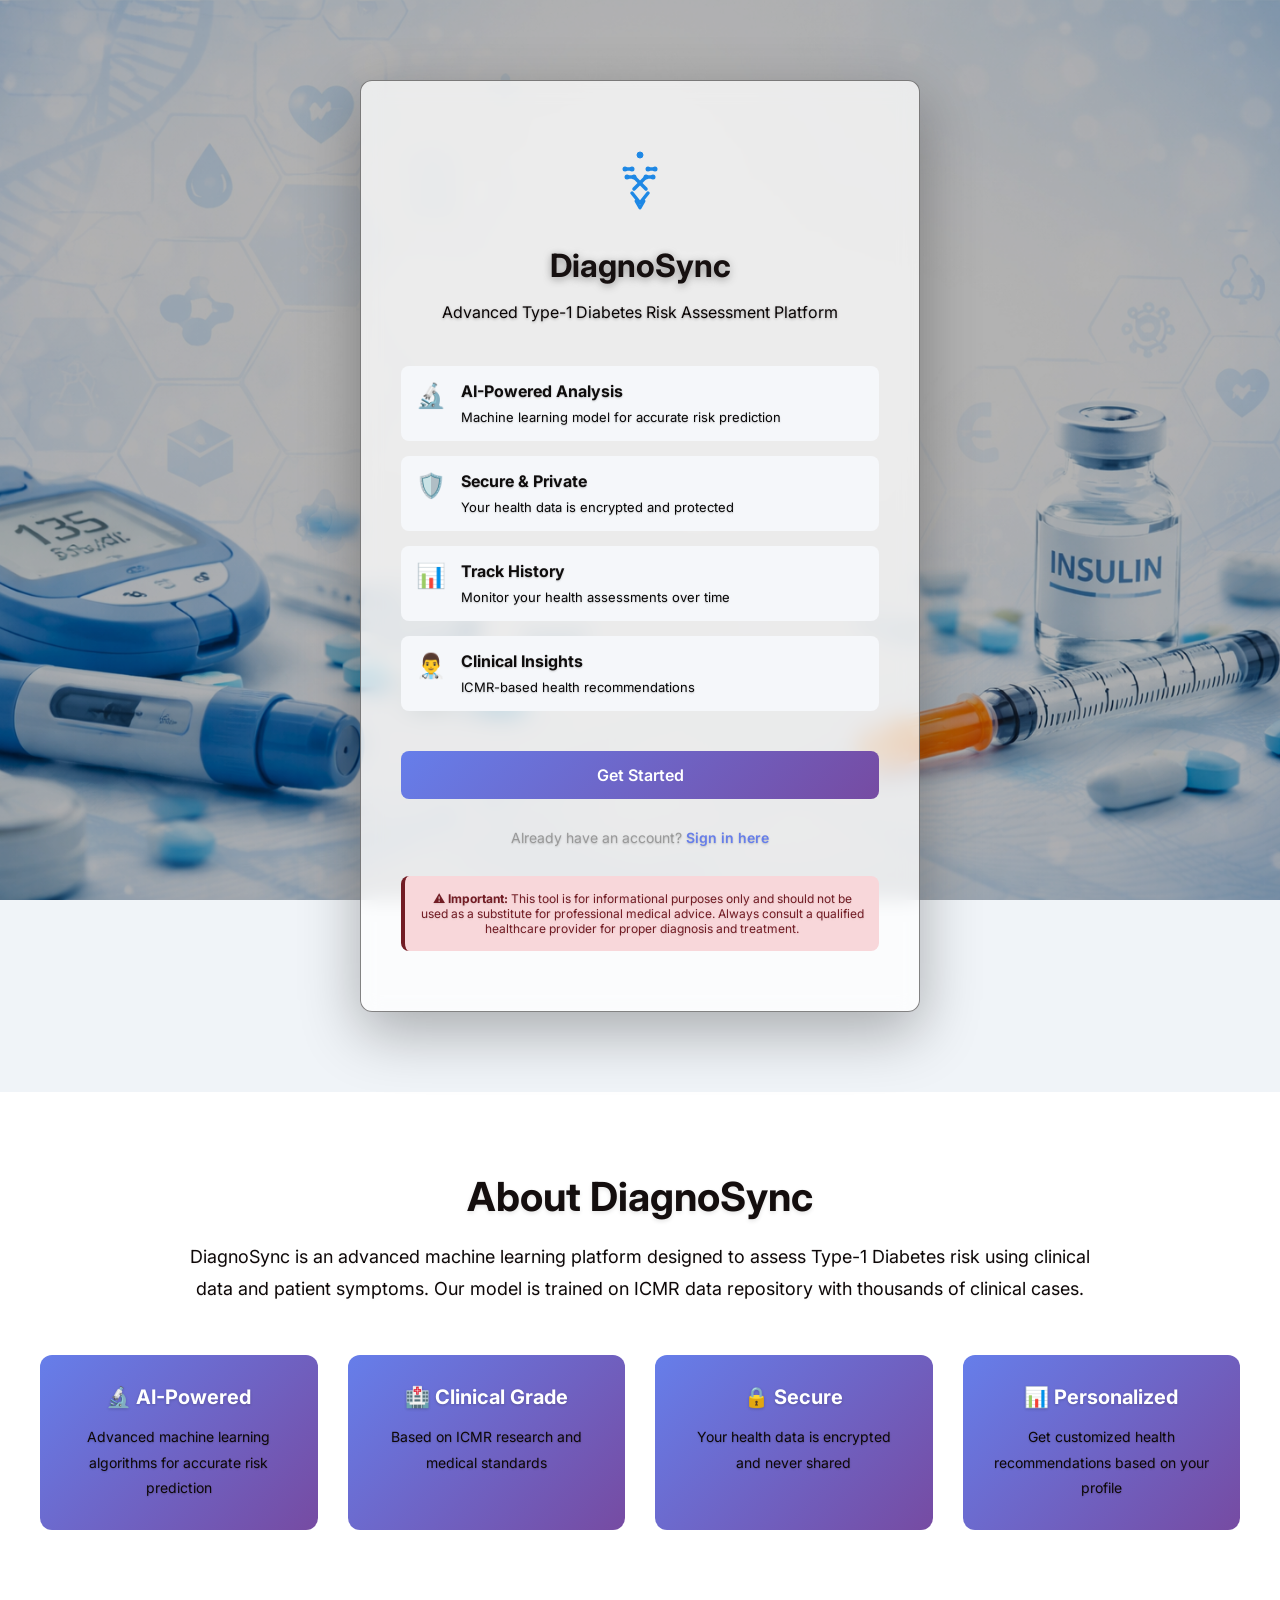
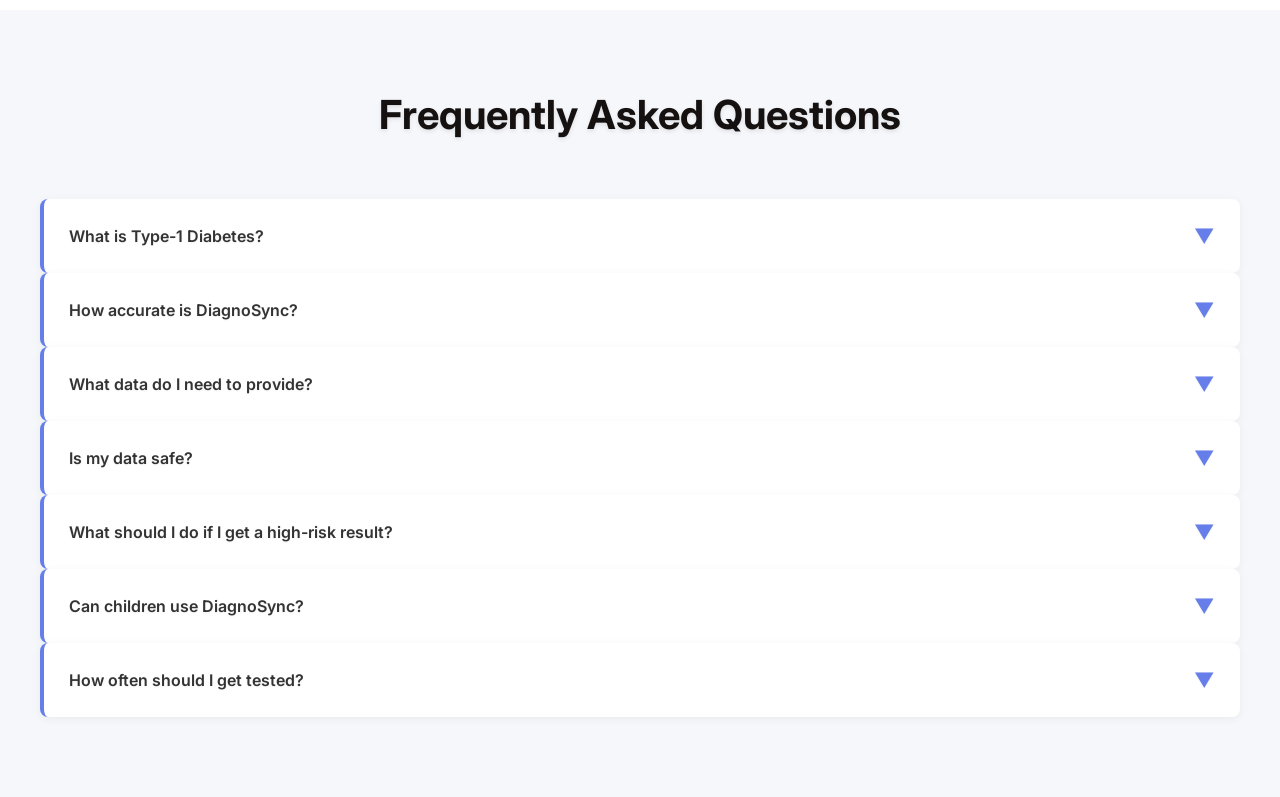
==== frontend/index.html @ a1e33a99 "Production deployment prep: Add Render configuration, improve security, enhance UI with DNA logo and" ====
<!DOCTYPE html>
<html lang="en">
<head>
    <meta charset="UTF-8">
    <meta name="viewport" content="width=device-width, initial-scale=1.0">
    <title>DiagnoSync - Type-1 Diabetes Risk Assessment</title>
    <link href="https://fonts.googleapis.com/css2?family=Inter:wght@400;500;600;700&display=swap" rel="stylesheet">
    <style>
        * {
            margin: 0;
            padding: 0;
            box-sizing: border-box;
        }

        body {
            font-family: 'Inter', sans-serif;
            background: url('bg.jpg') center/cover fixed no-repeat, #f0f4f8;
            min-height: 100vh;
            color: #0b0202;
        }
        
        body::before {
            content: '';
            position: fixed;
            top: 0;
            left: 0;
            right: 0;
            bottom: 0;
            background: rgba(0, 0, 0, 0.3);
            z-index: -1;
            pointer-events: none;
        }

        .landing-container {
            max-width: 600px;
            width: 100%;
            padding: 40px 20px;
        }

        .landing-card {
            background: rgba(255, 255, 255, 0.75);
            backdrop-filter: blur(10px);
            padding: 60px 40px;
            border-radius: 12px;
            box-shadow: 0 20px 60px rgba(0, 0, 0, 0.3);
            text-align: center;
            border: 1px solid rgba(11, 8, 8, 0.5);
        }

        .logo {
            margin-bottom: 25px;
            display: flex;
            justify-content: center;
            align-items: center;
        }

        .landing-card h1 {
            color: #161010;
            font-size: 32px;
            margin-bottom: 15px;
            text-shadow: 0 2px 8px rgba(0, 0, 0, 0.4), 0 0 20px rgba(255, 255, 255, 0.5);
        }

        .landing-card p {
            color: #0a0505;
            font-size: 16px;
            margin-bottom: 40px;
            line-height: 1.6;
            text-shadow: 0 1px 3px rgba(0, 0, 0, 0.3);
        }

        .features {
            text-align: left;
            margin: 30px 0;
            display: grid;
            gap: 15px;
        }

        .feature-item {
            display: flex;
            gap: 15px;
            padding: 15px;
            background: #f5f7fa;
            border-radius: 8px;
        }

        .feature-icon {
            font-size: 24px;
            min-width: 30px;
        }

        .feature-text {
            text-align: left;
        }

        .feature-text strong {
            color: #0f0d0d;
            display: block;
            margin-bottom: 5px;
            text-shadow: 0 1px 2px rgba(0, 0, 0, 0.2);
        }

        .feature-text small {
            color: #080707;
            font-size: 13px;
            text-shadow: 0 1px 2px rgba(0, 0, 0, 0.2);
        }

        .button-group {
            display: grid;
            grid-template-columns: 1fr;
            gap: 15px;
            margin-top: 40px;
        }

        .btn {
            padding: 14px 28px;
            border: none;
            border-radius: 8px;
            font-size: 16px;
            font-weight: 600;
            cursor: pointer;
            text-decoration: none;
            display: inline-flex;
            align-items: center;
            justify-content: center;
            transition: transform 0.2s, box-shadow 0.2s;
            font-family: 'Inter', sans-serif;
        }

        .btn-primary {
            background: linear-gradient(135deg, #667eea 0%, #764ba2 100%);
            color: white;
            grid-column: 1 / -1;
        }

        .btn-primary:hover {
            transform: translateY(-2px);
            box-shadow: 0 10px 20px rgba(102, 126, 234, 0.3);
        }

        .btn-secondary {
            background: white;
            color: #667eea;
            border: 2px solid #667eea;
        }

        .btn-secondary:hover {
            background: #f5f7fa;
            transform: translateY(-2px);
        }

        .divider {
            text-align: center;
            margin: 30px 0;
            color: #999;
            text-shadow: 0 1px 2px rgba(0, 0, 0, 0.2);
            font-size: 14px;
        }

        .disclaimer {
            background: #f8d7da;
            color: #721c24;
            padding: 15px;
            border-radius: 8px;
            font-size: 12px;
            margin-top: 30px;
            border-left: 4px solid #721c24;
            text-shadow: 0 1px 2px rgba(0, 0, 0, 0.1);
        }

        @media (max-width: 600px) {
            .landing-card {
                padding: 40px 20px;
            }

            .landing-card h1 {
                font-size: 24px;
            }

            .button-group {
                grid-template-columns: 1fr;
            }

            .btn-primary {
                grid-column: 1;
            }
        }

        .checkmark {
            color: #28a745;
            font-weight: bold;
        }

        /* Main wrapper for full page */
        .page-wrapper {
            min-height: 100vh;
            display: flex;
            flex-direction: column;
        }

        .landing-section {
            display: flex;
            justify-content: center;
            align-items: center;
            min-height: 100vh;
            padding: 40px 20px;
        }

        /* About Section */
        .about-section {
            background: white;
            padding: 80px 40px;
            text-align: center;
        }

        .about-section h2 {
            font-size: 40px;
            color: #140e0e;
            margin-bottom: 20px;
            text-shadow: 0 2px 4px rgba(0, 0, 0, 0.1);
        }

        .about-section p {
            font-size: 18px;
            color: #0e0808;
            line-height: 1.8;
            margin-bottom: 15px;
            max-width: 900px;
            margin-left: auto;
            margin-right: auto;
            text-shadow: 0 1px 2px rgba(0, 0, 0, 0.05);
        }

        .about-features {
            display: grid;
            grid-template-columns: repeat(auto-fit, minmax(250px, 1fr));
            gap: 30px;
            margin-top: 50px;
            max-width: 1200px;
            margin-left: auto;
            margin-right: auto;
        }

        .feature-box {
            background: linear-gradient(135deg, #667eea 0%, #764ba2 100%);
            color: white;
            padding: 30px;
            border-radius: 12px;
            text-align: center;
            transition: transform 0.3s;
        }

        .feature-box:hover {
            transform: translateY(-10px);
        }

        .feature-box h4 {
            font-size: 20px;
            margin-bottom: 15px;
            text-shadow: 0 1px 3px rgba(0, 0, 0, 0.2);
        }

        .feature-box p {
            font-size: 14px;
            margin: 0;
            text-shadow: 0 1px 2px rgba(0, 0, 0, 0.2);
        }

        /* FAQ Section */
        .faq-section {
            background: #f5f7fa;
            padding: 80px 40px;
        }

        .faq-section h2 {
            text-align: center;
            font-size: 40px;
            color: #161111;
            margin-bottom: 60px;
            text-shadow: 0 2px 4px rgba(0, 0, 0, 0.1);
        }

        .faq-container {
            display: grid;
            gap: 20px
            max-width: 800px;
            margin: 0 auto;
        }

        .faq-item {
            background: white;
            border-left: 4px solid #667eea;
            padding: 25px;
            border-radius: 8px;
            cursor: pointer;
            transition: all 0.3s;
            box-shadow: 0 2px 10px rgba(0, 0, 0, 0.05);
        }

        .faq-item:hover {
            box-shadow: 0 5px 20px rgba(102, 126, 234, 0.2);
            transform: translateY(-2px);
        }

        .faq-question {
            display: flex;
            justify-content: space-between;
            align-items: center;
            font-weight: 600;
            color: #333;
            font-size: 16px;
            text-shadow: 0 1px 2px rgba(0, 0, 0, 0.05);
        }

        .faq-icon {
            font-size: 20px;
            transition: transform 0.3s;
            color: #667eea;
        }

        .faq-item.active .faq-icon {
            transform: rotate(180deg);
        }

        .faq-answer {
            display: none;
            margin-top: 15px;
            padding-top: 15px;
            border-top: 1px solid #eee;
            color: #666;
            line-height: 1.6;
            text-shadow: 0 1px 2px rgba(0, 0, 0, 0.03);
        }

        .faq-item.active .faq-answer {
            display: block;
        }
    </style>
</head>
<body>
    <div class="page-wrapper">
        <!-- Landing Section -->
        <div class="landing-section">
            <div class="landing-container">
                <div class="landing-card">
                    <div class="logo">
                        <svg width="80" height="80" viewBox="0 0 80 80" fill="none" xmlns="http://www.w3.org/2000/svg">
                            <!-- Top accent dot -->
                            <circle cx="40" cy="14" r="3" fill="#1e88e5" stroke="#1e88e5" stroke-width="1"/>
                            
                            <!-- Upper left strand with nodes -->
                            <path d="M 25 28 L 32 28" stroke="#1e88e5" stroke-width="3.5" stroke-linecap="round"/>
                            <circle cx="25" cy="28" r="2.5" fill="#1e88e5"/>
                            <circle cx="32" cy="28" r="2.5" fill="#1e88e5"/>
                            
                            <!-- Upper middle left strand -->
                            <path d="M 27 36 L 34 36" stroke="#1e88e5" stroke-width="3.5" stroke-linecap="round"/>
                            <circle cx="27" cy="36" r="2.5" fill="#1e88e5"/>
                            <circle cx="34" cy="36" r="2.5" fill="#1e88e5"/>
                            
                            <!-- Upper right strand with nodes -->
                            <path d="M 48 28 L 55 28" stroke="#1e88e5" stroke-width="3.5" stroke-linecap="round"/>
                            <circle cx="48" cy="28" r="2.5" fill="#1e88e5"/>
                            <circle cx="55" cy="28" r="2.5" fill="#1e88e5"/>
                            
                            <!-- Upper middle right strand -->
                            <path d="M 46 36 L 53 36" stroke="#1e88e5" stroke-width="3.5" stroke-linecap="round"/>
                            <circle cx="46" cy="36" r="2.5" fill="#1e88e5"/>
                            <circle cx="53" cy="36" r="2.5" fill="#1e88e5"/>
                            
                            <!-- Left to right crossing lines (DNA strands) -->
                            <path d="M 34 36 L 46 48" stroke="#1e88e5" stroke-width="3.5" stroke-linecap="round" stroke-linejoin="round"/>
                            <path d="M 46 36 L 34 48" stroke="#1e88e5" stroke-width="3.5" stroke-linecap="round" stroke-linejoin="round"/>
                            
                            <!-- Bottom zigzag pattern (V shapes) -->
                            <!-- First V -->
                            <path d="M 32 52 L 40 62 L 48 52" stroke="#1e88e5" stroke-width="3.5" fill="none" stroke-linecap="round" stroke-linejoin="round"/>
                            
                            <!-- Second V (smaller, offset) -->
                            <path d="M 36 60 L 40 67 L 44 60" stroke="#1e88e5" stroke-width="3" fill="none" stroke-linecap="round" stroke-linejoin="round"/>
                        </svg>
                    </div>
                    <h1>DiagnoSync</h1>
                    <p>Advanced Type-1 Diabetes Risk Assessment Platform</p>

                    <div class="features">
                        <div class="feature-item">
                            <div class="feature-icon">🔬</div>
                            <div class="feature-text">
                                <strong>AI-Powered Analysis</strong>
                                <small>Machine learning model for accurate risk prediction</small>
                            </div>
                        </div>
                        <div class="feature-item">
                            <div class="feature-icon">🛡️</div>
                            <div class="feature-text">
                                <strong>Secure & Private</strong>
                                <small>Your health data is encrypted and protected</small>
                            </div>
                        </div>
                        <div class="feature-item">
                            <div class="feature-icon">📊</div>
                            <div class="feature-text">
                                <strong>Track History</strong>
                                <small>Monitor your health assessments over time</small>
                            </div>
                        </div>
                        <div class="feature-item">
                            <div class="feature-icon">👨‍⚕️</div>
                            <div class="feature-text">
                                <strong>Clinical Insights</strong>
                                <small>ICMR-based health recommendations</small>
                            </div>
                        </div>
                    </div>

                    <div class="button-group">
                        <a href="register.html" class="btn btn-primary">Get Started</a>
                    </div>

                    <div class="divider">Already have an account? <a href="login.html" style="color: #667eea; text-decoration: none; font-weight: 600;">Sign in here</a></div>

                    <div class="disclaimer">
                        ⚠️ <strong>Important:</strong> This tool is for informational purposes only and should not be used as a substitute for professional medical advice. Always consult a qualified healthcare provider for proper diagnosis and treatment.
                    </div>
                </div>
            </div>
        </div>

        <!-- About Section -->
        <div class="about-section">
            <h2>About DiagnoSync</h2>
            <p>DiagnoSync is an advanced machine learning platform designed to assess Type-1 Diabetes risk using clinical data and patient symptoms. Our model is trained on ICMR data repository with thousands of clinical cases.</p>
            <div class="about-features">
                <div class="feature-box">
                    <h4>🔬 AI-Powered</h4>
                    <p>Advanced machine learning algorithms for accurate risk prediction</p>
                </div>
                <div class="feature-box">
                    <h4>🏥 Clinical Grade</h4>
                    <p>Based on ICMR research and medical standards</p>
                </div>
                <div class="feature-box">
                    <h4>🔒 Secure</h4>
                    <p>Your health data is encrypted and never shared</p>
                </div>
                <div class="feature-box">
                    <h4>📊 Personalized</h4>
                    <p>Get customized health recommendations based on your profile</p>
                </div>
            </div>
        </div>

        <!-- FAQ Section -->
        <div class="faq-section">
            <h2>Frequently Asked Questions</h2>
            <div class="faq-container">
                <div class="faq-item">
                    <div class="faq-question">
                        <span>What is Type-1 Diabetes?</span>
                        <span class="faq-icon">▼</span>
                    </div>
                    <div class="faq-answer">
                        Type-1 Diabetes is an autoimmune condition where the pancreas doesn't produce enough insulin. It typically develops in children and young adults, though it can occur at any age. Unlike Type-2 Diabetes, it's not preventable through lifestyle changes alone.
                    </div>
                </div>

                <div class="faq-item">
                    <div class="faq-question">
                        <span>How accurate is DiagnoSync?</span>
                        <span class="faq-icon">▼</span>
                    </div>
                    <div class="faq-answer">
                        DiagnoSync uses a machine learning model trained on clinical data from the ICMR repository. While highly accurate, this tool is for informational purposes only and should not replace professional medical diagnosis. Always consult a healthcare provider for official diagnosis.
                    </div>
                </div>

                <div class="faq-item">
                    <div class="faq-question">
                        <span>What data do I need to provide?</span>
                        <span class="faq-icon">▼</span>
                    </div>
                    <div class="faq-answer">
                        You'll need to provide basic health metrics including age, BMI, fasting glucose levels, random glucose levels, HbA1c percentage, and information about any symptoms you may be experiencing (polyuria, polydipsia, weight loss, fatigue, blurred vision).
                    </div>
                </div>

                <div class="faq-item">
                    <div class="faq-question">
                        <span>Is my data safe?</span>
                        <span class="faq-icon">▼</span>
                    </div>
                    <div class="faq-answer">
                        Yes, your data is stored securely in an encrypted database. We use industry-standard security practices including password hashing with bcrypt and JWT token-based authentication. Your data is never shared with third parties.
                    </div>
                </div>

                <div class="faq-item">
                    <div class="faq-question">
                        <span>What should I do if I get a high-risk result?</span>
                        <span class="faq-icon">▼</span>
                    </div>
                    <div class="faq-answer">
                        If you receive a high-risk assessment, we recommend scheduling an appointment with an endocrinologist or your primary care physician. They can perform official diagnostic tests including fasting glucose tests, glucose tolerance tests, and HbA1c measurements.
                    </div>
                </div>

                <div class="faq-item">
                    <div class="faq-question">
                        <span>Can children use DiagnoSync?</span>
                        <span class="faq-icon">▼</span>
                    </div>
                    <div class="faq-answer">
                        DiagnoSync can be used for individuals of all ages, but for children and minors, we strongly recommend parental supervision and consultation with a pediatrician. Children showing symptoms should receive immediate medical attention.
                    </div>
                </div>

                <div class="faq-item">
                    <div class="faq-question">
                        <span>How often should I get tested?</span>
                        <span class="faq-icon">▼</span>
                    </div>
                    <div class="faq-answer">
                        This depends on your risk level and family history. If you have a family history of diabetes or received a moderate/high risk result, annual screening is recommended. Consult your healthcare provider for a personalized testing schedule.
                    </div>
                </div>
            </div>
        </div>
    </div>

    <script>
        // FAQ Toggle Functionality
        function initializeFAQ() {
            const faqItems = document.querySelectorAll(".faq-item");
            faqItems.forEach(item => {
                item.addEventListener("click", () => {
                    // Close other items
                    faqItems.forEach(otherItem => {
                        if (otherItem !== item) {
                            otherItem.classList.remove("active");
                        }
                    });
                    // Toggle current item
                    item.classList.toggle("active");
                });
            });
        }

        // Initialize on page load
        window.addEventListener("load", initializeFAQ);
    </script>
</body>
</html>
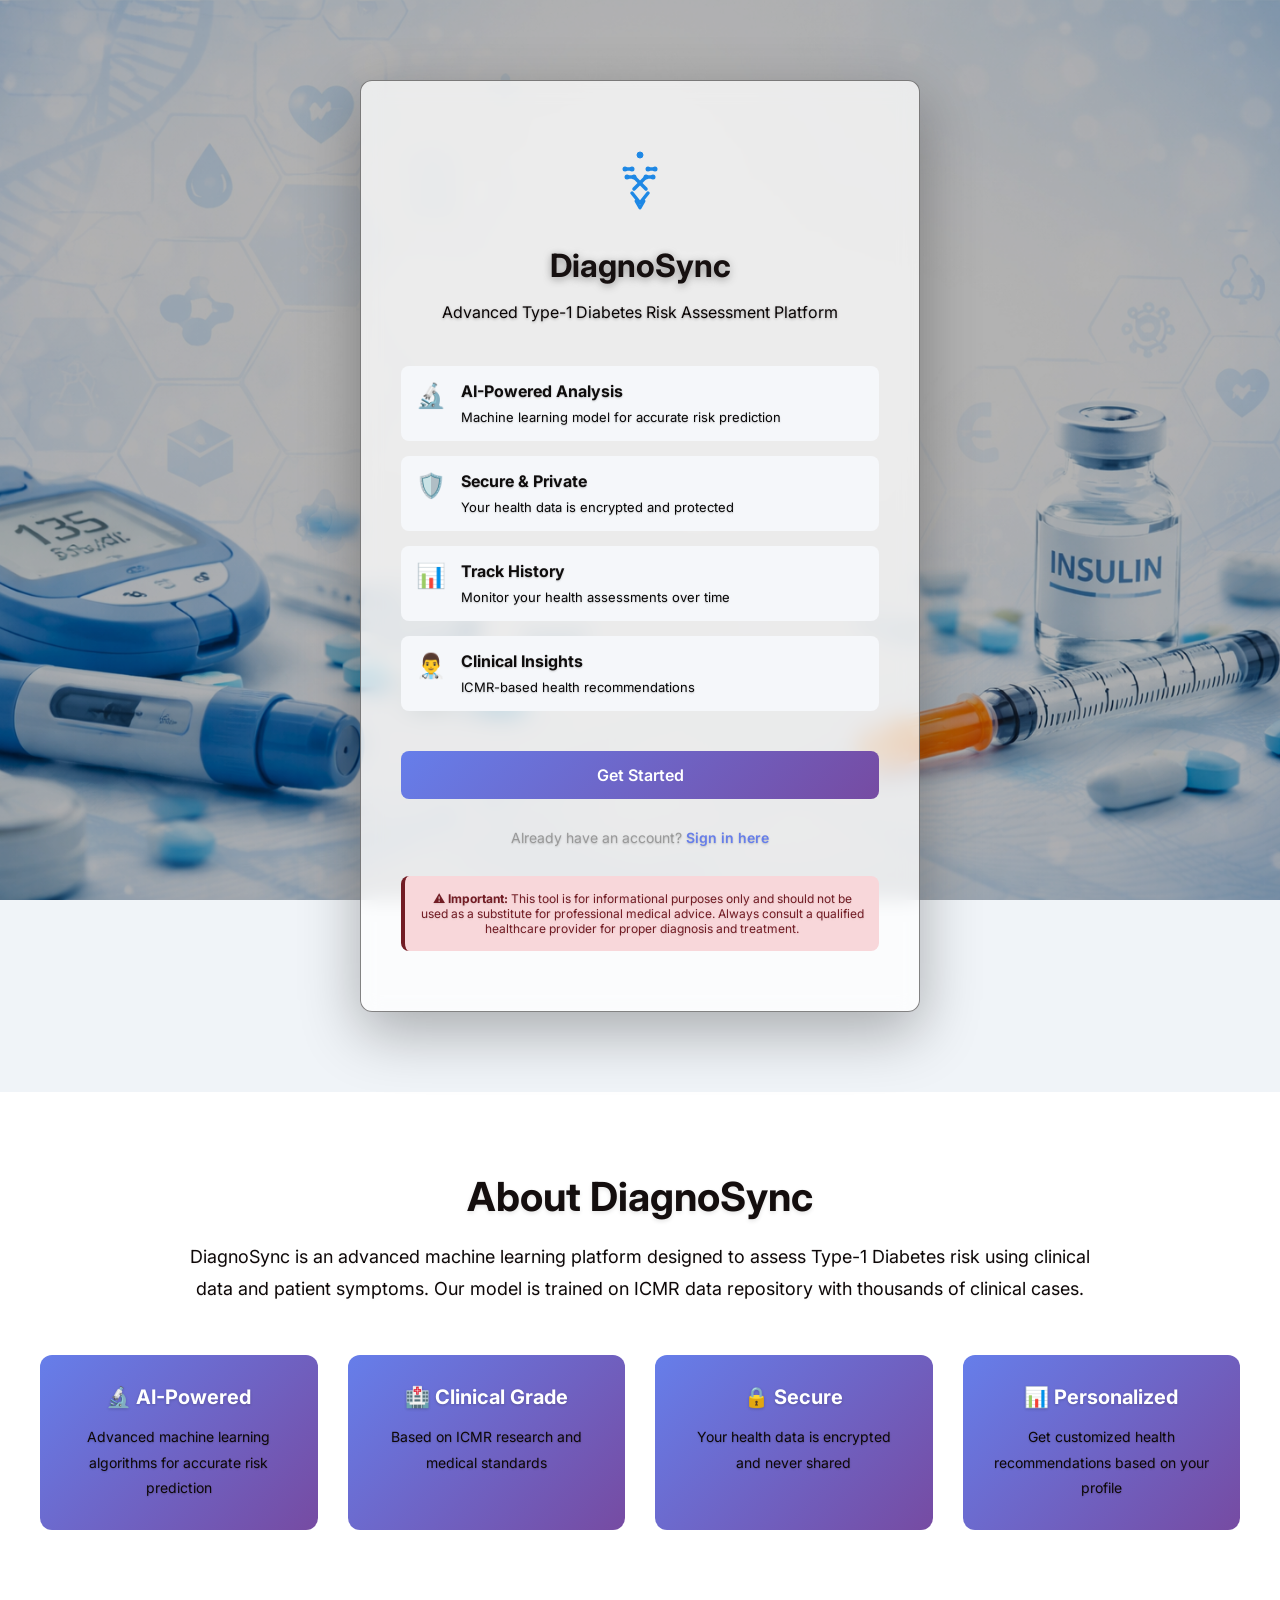
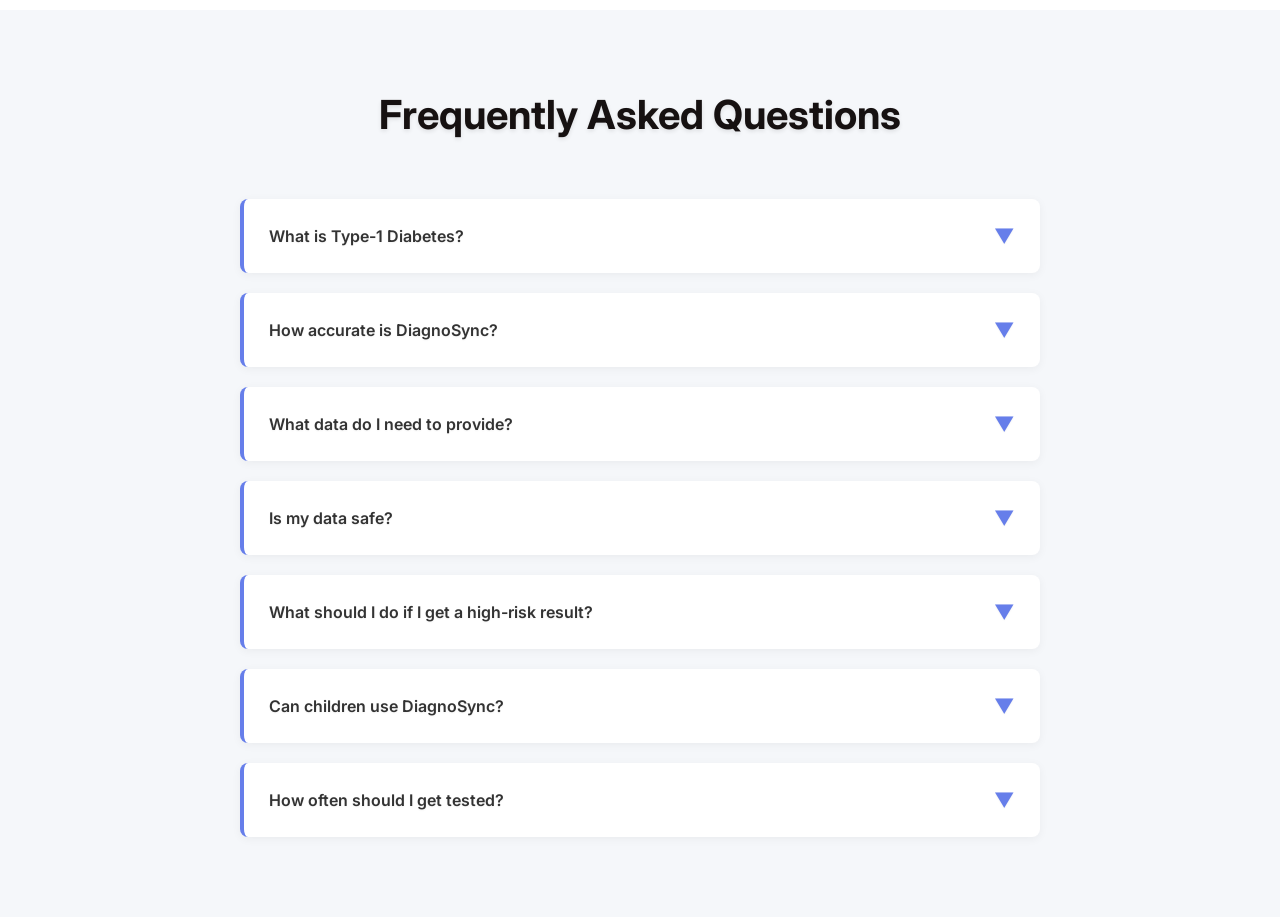
==== commit 312301b8: "Update index.html - logo and styling refinements" ====
--- a/frontend/index.html
+++ b/frontend/index.html
@@ -283,7 +283,7 @@
 
         .faq-container {
             display: grid;
-            gap: 20px
+            gap: 20px;
             max-width: 800px;
             margin: 0 auto;
         }
